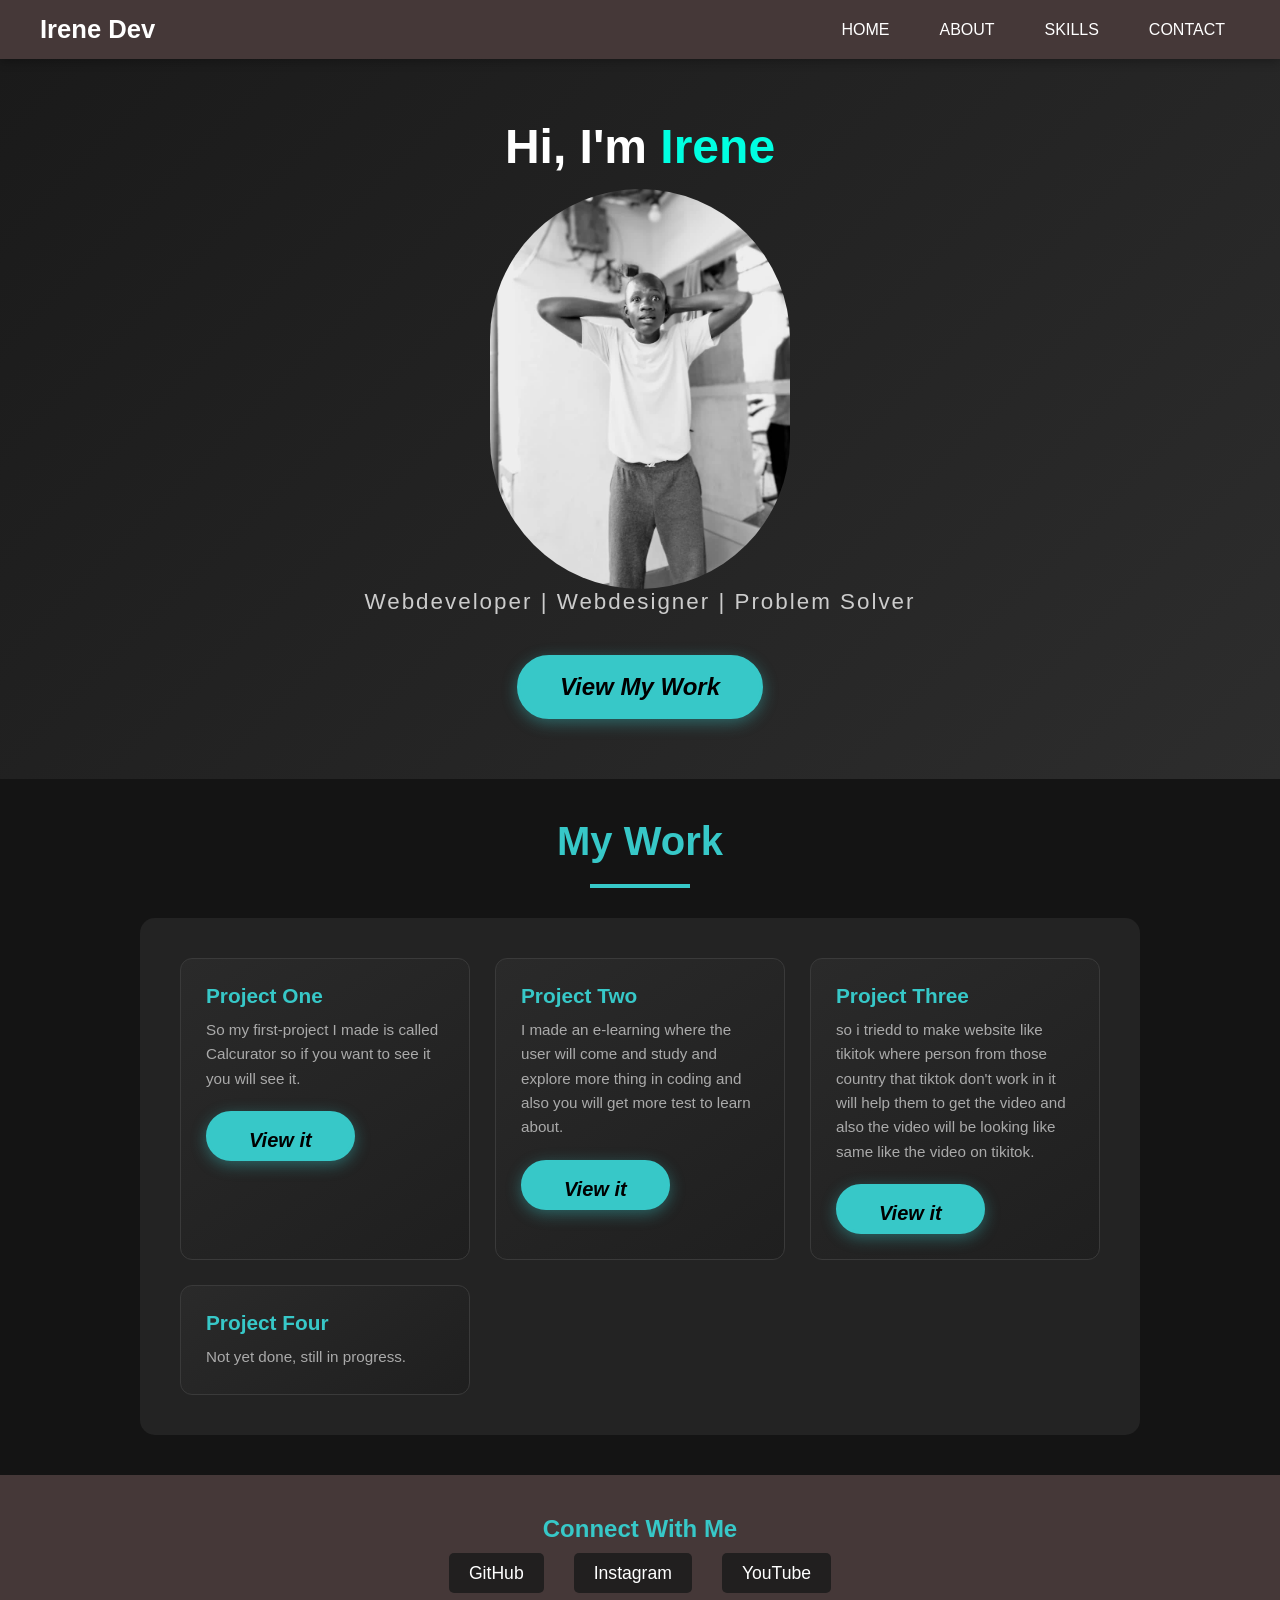
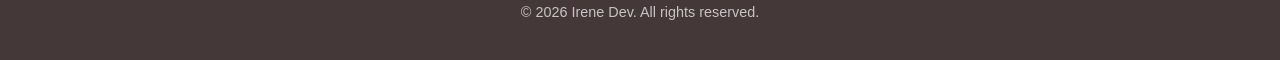
==== index.html @ 00587c2f "portifolio of irene" ====
<!DOCTYPE html>
<html lang="en">
<head>
    <meta charset="UTF-8">
    <meta name="viewport" content="width=device-width, initial-scale=1.0">
    <title> </title>
    <link rel="stylesheet" href="poti.css">
</head>
<body>
    <div class="all">
    <nav class="navbar">
        
        <h1>Irene Dev</h1>
        <ul>
            <li><a href="poti.html">HOME</a></li>
            <li><a href="about.html">ABOUT</a></li>
            <li><a href="skill.html">SKILLS</a></li>
            <li><a href="contact.html">CONTACT</a></li>
        </ul>
    </nav>
    <section class="hero-section">
        <h2>Hi, I'm <span class="color">Irene</span> </h2>
        <img src="./irene.jpg" alt="this is irene img" srcset="">
        <p class="Skills">Webdeveloper | Webdesigner | Problem Solver </p>
        <a href=""><button class="cta-button">View My Work</button></a>
     
    </section>
     <h3>My Work</h3>

     <hr>
        <main class="my-work">
        <div class="conteiner-work">
            <div class="first-project">
               <h4>Project One</h4>
               <p>So my first-project I made is called Calcurator so if you want to see it you will see it.
                <a href="./calc/calc.html"><button class="butt">View it</button></a>
               </p>
            </div>
            <div class="first-project">
                <h4>Project Two</h4>
                <p>I made an e-learning where the user will come and study and explore more thing in coding and also you will get more test to learn about.</p>
                 <a href="code.html"><button class="butt">View it</button></a>
            </div>
            <div class="first-project">
                <h4>Project Three</h4>
                <p>so i triedd to make website like tikitok where person from those country that tiktok don't work in it will help them to get the video and also the video will be looking like same like the video on tikitok.</p>
                 <a href="tik.html"><button class="butt">View it</button></a>
            </div>
            <div class="first-project">
                <h4>Project Four</h4>
                <p>Not yet done, still in progress.</p>
            </div>
        </div>
        </main>
        <footer>
            <div class="footer-content">
                <h5>Connect With Me</h5>
                <ul class="social-links">
                    <li><a href="https://github.com" target="_blank">GitHub</a></li>
                    <li><a href="https://instagram.com" target="_blank">Instagram</a></li>
                    <li><a href="https://youtube.com" target="_blank">YouTube</a></li>
                </ul>
                <p class="copyright">&copy; 2026 Irene Dev. All rights reserved.</p>
            </div>
        </div>
        </footer>
</body>
</html>
---- poti.css ----
*{
    box-sizing: border-box;
    padding: 0;
    margin: 0;
}

body {
    font-family: 'Segoe UI', Tahoma, Geneva, Verdana, sans-serif;
    background-color: rgb(20, 20, 20);
    color: white;
    min-height: 100vh;
}
/* img */
img{
    max-width: 100%;
    height: 400px;
    border-radius: 20em;
}
img:hover{
    transition: 5s;
    transform: rotate(-3deg); 
    border-radius: 3em;
}
/* Navigation */
.navbar {
    background-color: rgb(69, 56, 56);
    display: flex;
    justify-content: space-between;
    align-items: center;
    padding: 15px 40px;
    position: sticky;
    top: 0;
    z-index: 100;
    box-shadow: 0 2px 10px rgba(0, 0, 0, 0.3);
    transition: background-color 0.3s ease;
}

.navbar:hover {
    background-color: rgb(79, 66, 66);
}

.navbar h1 {
    color: white;
    font-size: 1.8em;
    margin: 0;
    font-weight: bold;
}

.navbar ul {
    display: flex;
    list-style: none;
    gap: 30px;
    margin: 0;
    padding: 0;
    align-items: center;
}

.navbar ul li {
    position: relative;
}

.navbar ul li a {
    text-decoration: none;
    color: white;
    font-weight: 500;
    transition: color 0.3s ease, transform 0.3s ease;
    padding: 10px 15px;
    border-radius: 5px;
}

.navbar ul li a:hover {
    color: rgb(55, 200, 200);
    background-color: rgba(55, 200, 200, 0.1);
    transform: translateY(-2px);
}
/* Hero Section */
.hero-section{
    background: linear-gradient(135deg, #1a1a1a 0%, #2d2d2d 100%);
    padding: 60px 20px;
    min-height: 500px;
    display: flex;
    flex-direction: column;
    align-items: center;
    justify-content: center;
    text-align: center;
}

.hero-section h2{
    font-size: clamp(2rem, 5vw, 3em);
    margin-bottom: 15px;
    color: white;
}

.hero-section .Skills{
    font-size: clamp(1rem, 2.5vw, 1.4em);
    color: #ccc;
    margin-bottom: 40px;
    letter-spacing: 2px;
}
.color{
     color: rgb(0, 255, 225);
}
button{
    background-color: rgb(55, 200, 200);
    color: black;
    padding: 15px 40px;
    border-radius: 50px;
    font-style: italic;
    font-size: 24px;
    font-weight: bold;
    cursor: pointer;
    border: 3px solid rgb(55, 200, 200);
    transition: all 0.3s ease;
    box-shadow: 0 4px 15px rgba(55, 200, 200, 0.4);
}
button:hover{
    background-color: transparent;
    color: rgb(55, 200, 200);
    transform: translateY(-3px);
    box-shadow: 0 8px 25px rgba(55, 200, 200, 0.6);
}
.butt{
    height: 50px;
    margin-top: 20px;
    font-size: 20px;
}
button:active{
    transform: translateY(-1px);
}
@keyframes kizito{
    from{
        transform: rotate(4deg);
    }
    to{
        transform: rotate(4deg);
    }
}
@keyframes button{
  from{margin-left: 1000%;}
  to{margin-left: 0;}
}

/* Projects Section */
h3{
    text-align: center;
    font-size: 2.5em;
    margin: 40px 0 20px;
    color: rgb(55, 200, 200);
}

hr {
    width: 100px;
    margin: 0 auto 30px;
    border: 2px solid rgb(55, 200, 200);
}

.my-work{
    background-color: rgb(35, 35, 35);
    padding: 40px;
    border-radius: 15px;
    max-width: 1000px;
    margin: 0 auto 40px;
}

.conteiner-work{
    display: grid;
    grid-template-columns: repeat(auto-fit, minmax(280px, 1fr));
    gap: 25px;
}

.first-project{
   background: linear-gradient(145deg, #2a2a2a, #1f1f1f);
   padding: 25px;
   border-radius: 12px;
   color: white;
   border: 1px solid #3a3a3a;
   transition: all 0.3s ease;
}

.first-project:hover{
    transform: translateY(-5px);
    border-color: rgb(55, 200, 200);
    box-shadow: 0 10px 30px rgba(55, 200, 200, 0.2);
}

.first-project h4 {
    font-size: 1.3em;
    margin-bottom: 10px;
    color: rgb(55, 200, 200);
}

.first-project p {
    color: #aaa;
    font-size: 0.95em;
    line-height: 1.6;
}
h5{
    font-size: 2em;
    text-align: center;
}

/* Footer Styles */
footer {
    background-color: rgb(69, 56, 56);
    color: white;
    padding: 40px 20px;
    margin-top: 40px;
}

.footer-content {
    max-width: 1200px;
    margin: 0 auto;
    text-align: center;
}

.footer-content h5 {
    font-size: 1.5em;
    margin-bottom: 20px;
    color: rgb(55, 200, 200);
}

.social-links {
    display: flex;
    justify-content: center;
    gap: 30px;
    list-style: none;
    padding: 0;
    margin-bottom: 20px;
}

.social-links li a {
    color: white;
    text-decoration: none;
    font-size: 1.1em;
    padding: 10px 20px;
    background-color: rgb(33, 31, 31);
    border-radius: 5px;
    transition: all 0.3s ease;
}

.social-links li a:hover {
    background-color: rgb(55, 200, 200);
    color: black;
    transform: translateY(-3px);
}

.copyright {
    font-size: 0.9em;
    opacity: 0.7;
    margin-top: 20px;
}

/* About Page Styles */
.about-hero {
    background: linear-gradient(135deg, #1a1a1a 0%, #2d2d2d 100%);
    padding: 80px 20px;
    text-align: center;
}

.about-hero h2 {
    font-size: 3em;
    margin-bottom: 10px;
    color: white;
}

.tagline {
    font-size: 1.2em;
    color: #aaa;
}

.about-content {
    max-width: 1200px;
    margin: 0 auto;
    padding: 40px 20px;
}

.about-section {
    display: grid;
    grid-template-columns: repeat(auto-fit, minmax(280px, 1fr));
    gap: 25px;
    margin-bottom: 50px;
}

.about-card {
    background: linear-gradient(145deg, #2a2a2a, #1f1f1f);
    padding: 30px;
    border-radius: 12px;
    border: 1px solid #3a3a3a;
    transition: all 0.3s ease;
}

.about-card:hover {
    transform: translateY(-5px);
    border-color: rgb(55, 200, 200);
    box-shadow: 0 10px 30px rgba(55, 200, 200, 0.2);
}

.about-card h3 {
    color: rgb(55, 200, 200);
    font-size: 1.4em;
    margin-bottom: 15px;
}

.about-card p {
    color: #ccc;
    line-height: 1.7;
}

.stats-section {
    display: flex;
    justify-content: center;
    gap: 60px;
    padding: 40px 0;
    flex-wrap: wrap;
}

.stat {
    text-align: center;
}

.stat-number {
    display: block;
    font-size: 3em;
    font-weight: bold;
    color: rgb(55, 200, 200);
}

.stat-label {
    color: #aaa;
    font-size: 1em;
}

/* Contact Page Styles */
.contact-hero {
    background: linear-gradient(135deg, #1a1a1a 0%, #2d2d2d 100%);
    padding: 80px 20px;
    text-align: center;
}

.contact-hero h2 {
    font-size: 3em;
    margin-bottom: 10px;
    color: white;
}

/* Skills Page Styles */
.skills-hero {
    background: linear-gradient(135deg, #1a1a1a 0%, #2d2d2d 100%);
    padding: 80px 20px;
    text-align: center;
}

.skills-hero h2 {
    font-size: 3em;
    margin-bottom: 10px;
    color: white;
}

.skills-grid {
    display: grid;
    grid-template-columns: repeat(auto-fit, minmax(250px, 1fr));
    gap: 25px;
    margin-top: 30px;
}

.skill-card {
    background: linear-gradient(145deg, #2a2a2a, #1f1f1f);
    padding: 30px;
    border-radius: 12px;
    border: 1px solid #3a3a3a;
    text-align: center;
    transition: all 0.3s ease;
}

.skill-card:hover {
    transform: translateY(-5px);
    border-color: rgb(55, 200, 200);
    box-shadow: 0 10px 30px rgba(55, 200, 200, 0.2);
}

.skill-icon {
    font-size: 3em;
    margin-bottom: 15px;
}

.skill-card h3 {
    color: rgb(55, 200, 200);
    font-size: 1.4em;
    margin-bottom: 10px;
}

.skill-card p {
    color: #ccc;
    line-height: 1.6;
}

.skill-progress {
    margin-top: 15px;
    background-color: #1a1a1a;
    height: 8px;
    border-radius: 4px;
    overflow: hidden;
}

.skill-progress-bar {
    height: 100%;
    background: linear-gradient(90deg, rgb(55, 200, 200), #37c8c8);
    border-radius: 4px;
    transition: width 1s ease;
}

.skill-percent {
    display: inline-block;
    margin-top: 10px;
    color: rgb(55, 200, 200);
    font-weight: bold;
    font-size: 1.1em;
}

.contact-content {
    max-width: 1000px;
    margin: 0 auto;
    padding: 40px 20px;
}

.contact-container {
    display: grid;
    grid-template-columns: 1fr 1fr;
    gap: 40px;
}
.contact-info {
    background: linear-gradient(145deg, #2a2a2a, #1f1f1f);
    padding: 30px;
    border-radius: 12px;
    border: 1px solid #3a3a3a;
}

.contact-info h3 {
    color: rgb(55, 200, 200);
    font-size: 1.8em;
    margin-bottom: 15px;
}

.contact-info > p {
    color: #ccc;
    margin-bottom: 30px;
    line-height: 1.6;
}

.contact-item {
    margin-bottom: 20px;
}

.contact-label {
    display: block;
    color: rgb(55, 200, 200);
    font-weight: bold;
    margin-bottom: 5px;
}

.contact-item a,
.contact-item span {
    color: white;
    text-decoration: none;
}

.contact-social {
    display: flex;
    gap: 15px;
    margin-top: 30px;
}

.contact-social a {
    color: white;
    padding: 10px 20px;
    background-color: rgb(33, 31, 31);
    border-radius: 5px;
    text-decoration: none;
    transition: all 0.3s ease;
}

.contact-social a:hover {
    background-color: rgb(55, 200, 200);
    color: black;
}

.contact-form {
    background: linear-gradient(145deg, #2a2a2a, #1f1f1f);
    padding: 30px;
    border-radius: 12px;
    border: 1px solid #3a3a3a;
}

.form-group {
    margin-bottom: 20px;
}

.form-group label {
    display: block;
    color: white;
    margin-bottom: 8px;
    font-weight: 500;
}

.form-group input,
.form-group textarea {
    width: 100%;
    padding: 12px 15px;
    border: 1px solid #3a3a3a;
    border-radius: 8px;
    background-color: #1a1a1a;
    color: white;
    font-size: 1em;
    transition: border-color 0.3s ease;
}

.form-group input:focus,
.form-group textarea:focus {
    outline: none;
    border-color: rgb(55, 200, 200);
}

.form-group textarea {
    resize: vertical;
    min-height: 120px;
}

.submit-btn {
    background-color: rgb(55, 200, 200);
    color: black;
    padding: 15px 40px;
    border-radius: 50px;
    font-size: 1.1em;
    font-weight: bold;
    cursor: pointer;
    border: none;
    transition: all 0.3s ease;
    width: 100%;
}

.submit-btn:hover {
    background-color: transparent;
    color: rgb(55, 200, 200);
    border: 3px solid rgb(55, 200, 200);
}
@media (max-width :1000px){
    .all{
        display: block;
    }

}
@media (max-width: 500px) {
    .navbar {
        display: grid;        
      grid-template-columns: auto 1fr 1fr;
      grid-template-rows: auto 1fr 1fr;
    }
    .navbar ul{
        grid-template-columns: repeat(auto-fit, minmax(120px, max-content));
    }
    .navbar h1 {
        font-size: 1.6em;
    }

    .hero-section,
    .about-hero,
    .contact-hero,
    .skills-hero {
        padding: 50px 18px;
    }

    .hero-section h2 {
        font-size: 2.5rem;
    }

    .my-work,
    .about-content,
    .contact-content {
        padding: 30px 15px;
    }

    .social-links,
    .contact-social {
        flex-wrap: wrap;
        gap: 15px;
    }
}

@media (max-width: 600px) {
    .navbar {
        flex-direction: column;
        align-items: flex-start;
    }

    .navbar ul {
        width: 100%;
        justify-content: flex-start;
        gap: 12px;
    }

    .navbar h1 {
        font-size: 1.4em;
    }

    button,
    .submit-btn {
        width: 100%;
    }

    .hero-section,
    .about-hero,
    .contact-hero,
    .skills-hero {
        padding: 40px 15px;
    }

    .hero-section h2 {
        font-size: 2rem;
    }

    .my-work,
    .about-content,
    .contact-content,
    footer {
        padding: 20px 15px;
    }

    .social-links,
    .contact-social {
        flex-direction: column;
        align-items: stretch;
    }

    .contact-info,
    .contact-form,
    .skill-card,
    .about-card,
    .first-project {
        padding: 20px;
    }

    .form-group input,
    .form-group textarea {
        padding: 10px 12px;
    }
}

@media (max-width: 500px) {
    .navbar ul {
    flex-direction: column;
    }
}

img {
    max-width: 100%;
    height: 400px; 
    border-radius: 20em;
}

.navbar .nav-logo {
    height: 50px;
    width: 50px;
    object-fit: cover;
    border-radius: 50%;
}

.navbar {
    background-color: rgb(69, 56, 56);
    display: flex;
    justify-content: space-between;
    align-items: center;
    padding: 15px 40px;
    position: sticky;
    top: 0;
    z-index: 100;
    box-shadow: 0 2px 10px rgba(0, 0, 0, 0.3);
    transition: background-color 0.3s ease;
}

.navbar h1 {
    color: white;
    font-size: 1.6em;
    margin: 0;
    font-weight: bold;
    display: flex;
    align-items: center;
    gap: 15px; 
}

.navbar ul {
    display: flex;
    list-style: none;
    gap: 20px;
    margin: 0;
    padding: 0;
    align-items: center;
}


@media (max-width: 768px) {
    .navbar {
        flex-direction: column; 
        gap: 15px;
        padding: 15px 20px;
        text-align: center;
    }
}

@media (max-width: 480px) {
    .navbar ul {
        flex-direction: column;
        width: 100%;
        gap: 10px;
    }
    
    .navbar ul li a {
        display: block;
        width: 100%;
        padding: 8px 0;
    }
}
.hidden{
    display: none;
}
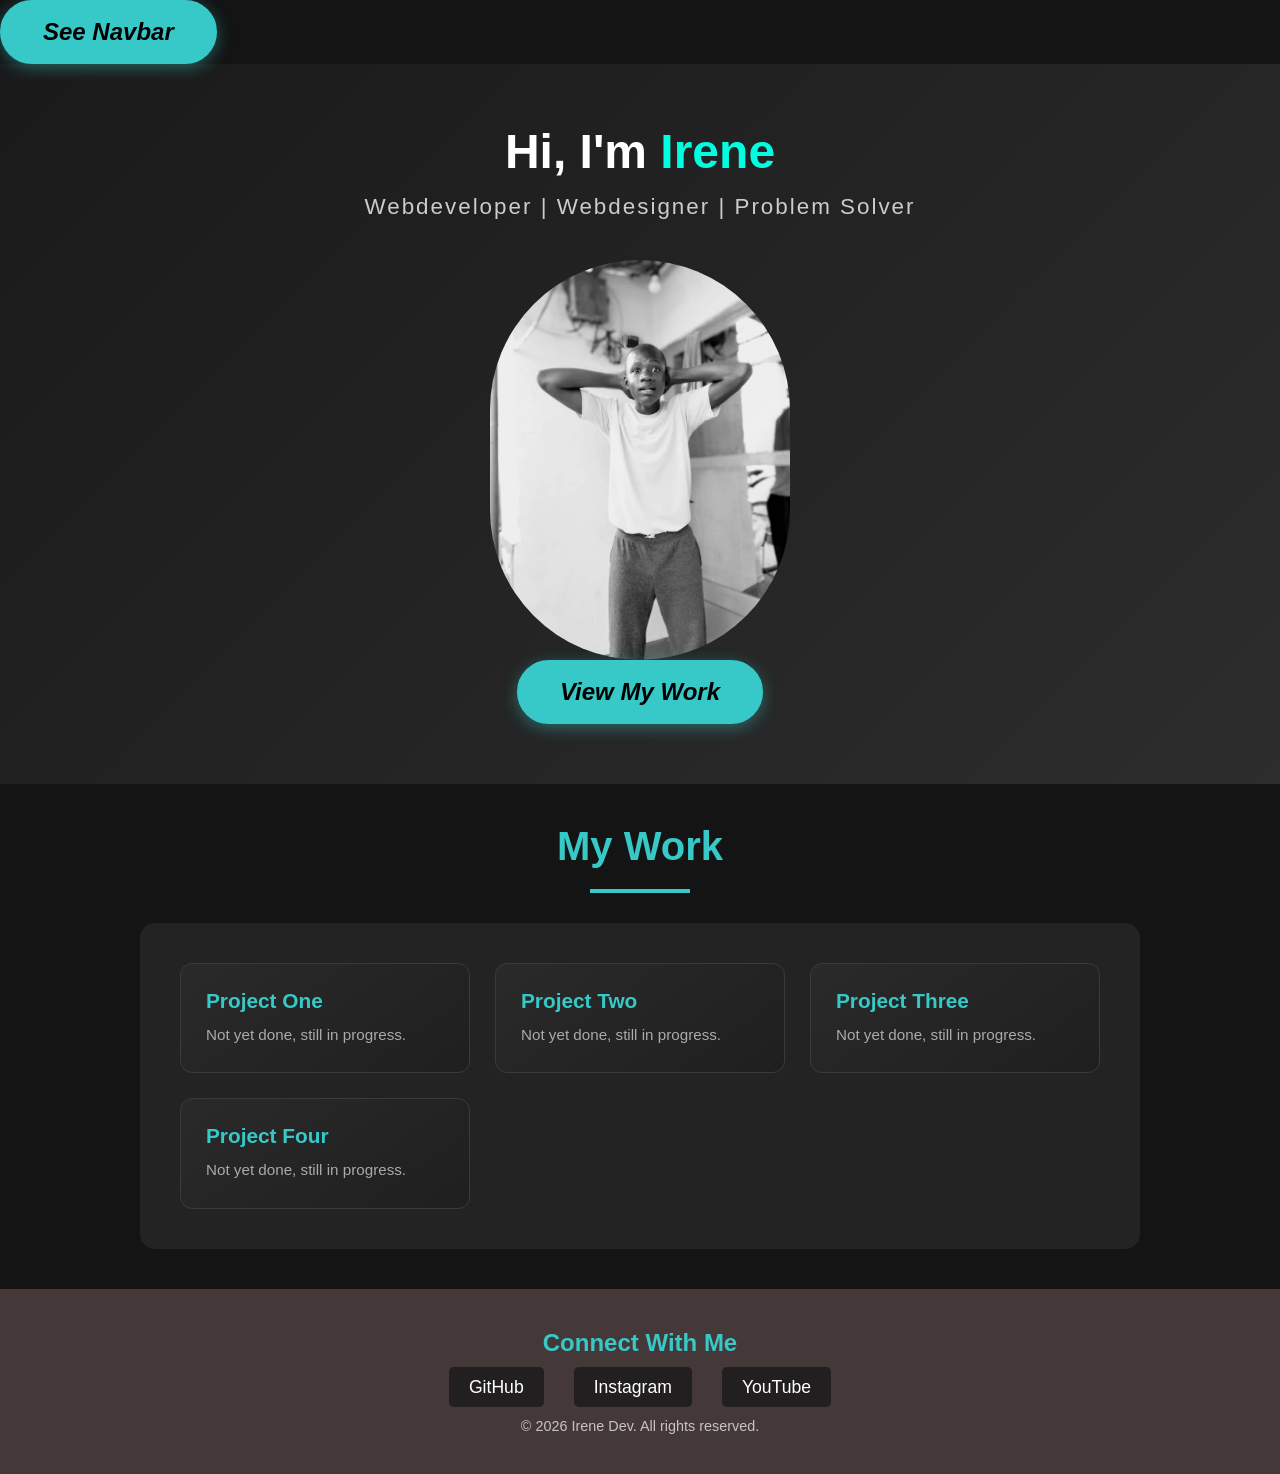
==== commit a00db4f6: "irne new commit" ====
--- a/index.html
+++ b/index.html
@@ -3,13 +3,13 @@
 <head>
     <meta charset="UTF-8">
     <meta name="viewport" content="width=device-width, initial-scale=1.0">
-    <title> </title>
+    <title>Document</title>
     <link rel="stylesheet" href="poti.css">
 </head>
-<body>
-    <div class="all">
-    <nav class="navbar">
-        
+<body> 
+    <button id="show">See Navbar</button>
+    <nav class="navbar hidden">
+       <button id="remove">remove </button>
         <h1>Irene Dev</h1>
         <ul>
             <li><a href="poti.html">HOME</a></li>
@@ -20,8 +20,10 @@
     </nav>
     <section class="hero-section">
         <h2>Hi, I'm <span class="color">Irene</span> </h2>
-        <img src="./irene.jpg" alt="this is irene img" srcset="">
         <p class="Skills">Webdeveloper | Webdesigner | Problem Solver </p>
+
+        <img src="./irene.jpg" alt="this is irene" srcset="">
+
         <a href=""><button class="cta-button">View My Work</button></a>
      
     </section>
@@ -32,19 +34,15 @@
         <div class="conteiner-work">
             <div class="first-project">
                <h4>Project One</h4>
-               <p>So my first-project I made is called Calcurator so if you want to see it you will see it.
-                <a href="./calc/calc.html"><button class="butt">View it</button></a>
-               </p>
+               <p>Not yet done, still in progress.</p>
             </div>
             <div class="first-project">
                 <h4>Project Two</h4>
-                <p>I made an e-learning where the user will come and study and explore more thing in coding and also you will get more test to learn about.</p>
-                 <a href="code.html"><button class="butt">View it</button></a>
+                <p>Not yet done, still in progress.</p>
             </div>
             <div class="first-project">
                 <h4>Project Three</h4>
-                <p>so i triedd to make website like tikitok where person from those country that tiktok don't work in it will help them to get the video and also the video will be looking like same like the video on tikitok.</p>
-                 <a href="tik.html"><button class="butt">View it</button></a>
+                <p>Not yet done, still in progress.</p>
             </div>
             <div class="first-project">
                 <h4>Project Four</h4>
@@ -62,7 +60,7 @@
                 </ul>
                 <p class="copyright">&copy; 2026 Irene Dev. All rights reserved.</p>
             </div>
-        </div>
         </footer>
+        <script src="./port.js"></script>
 </body>
 </html>
